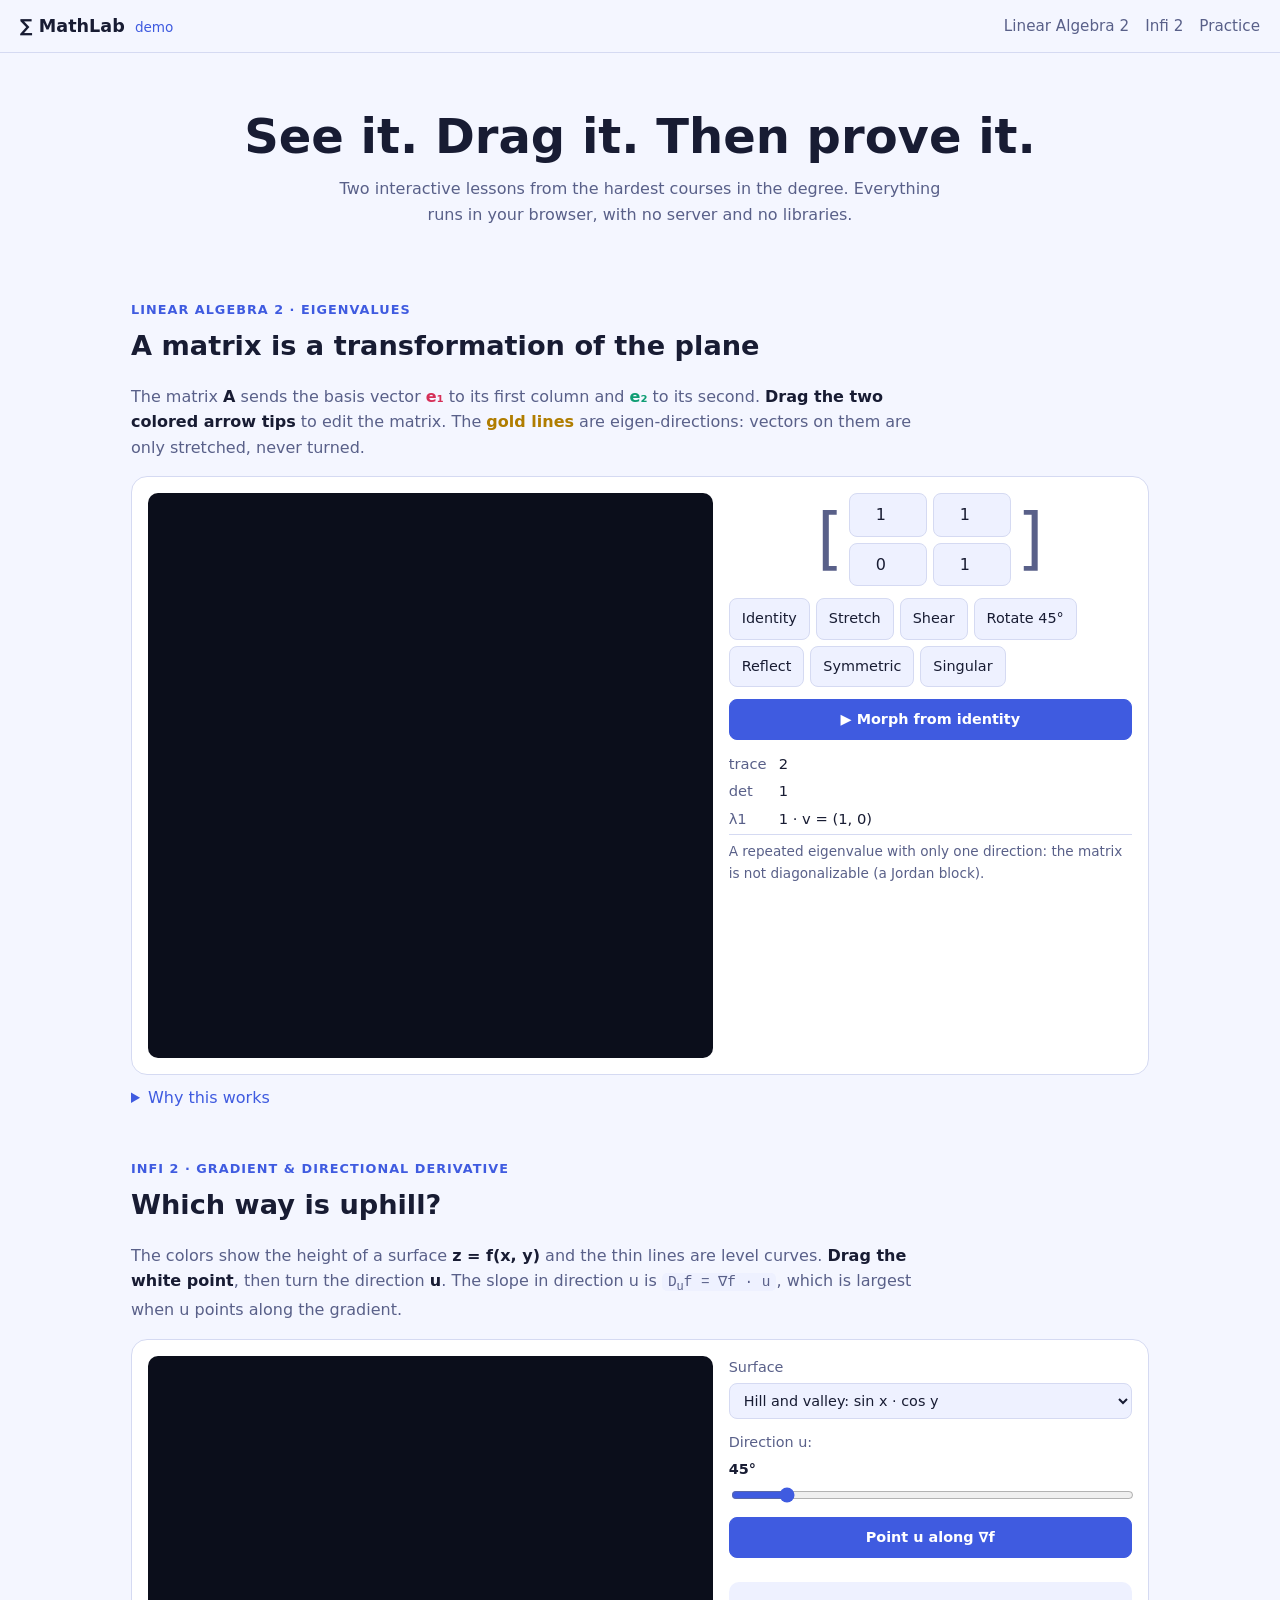
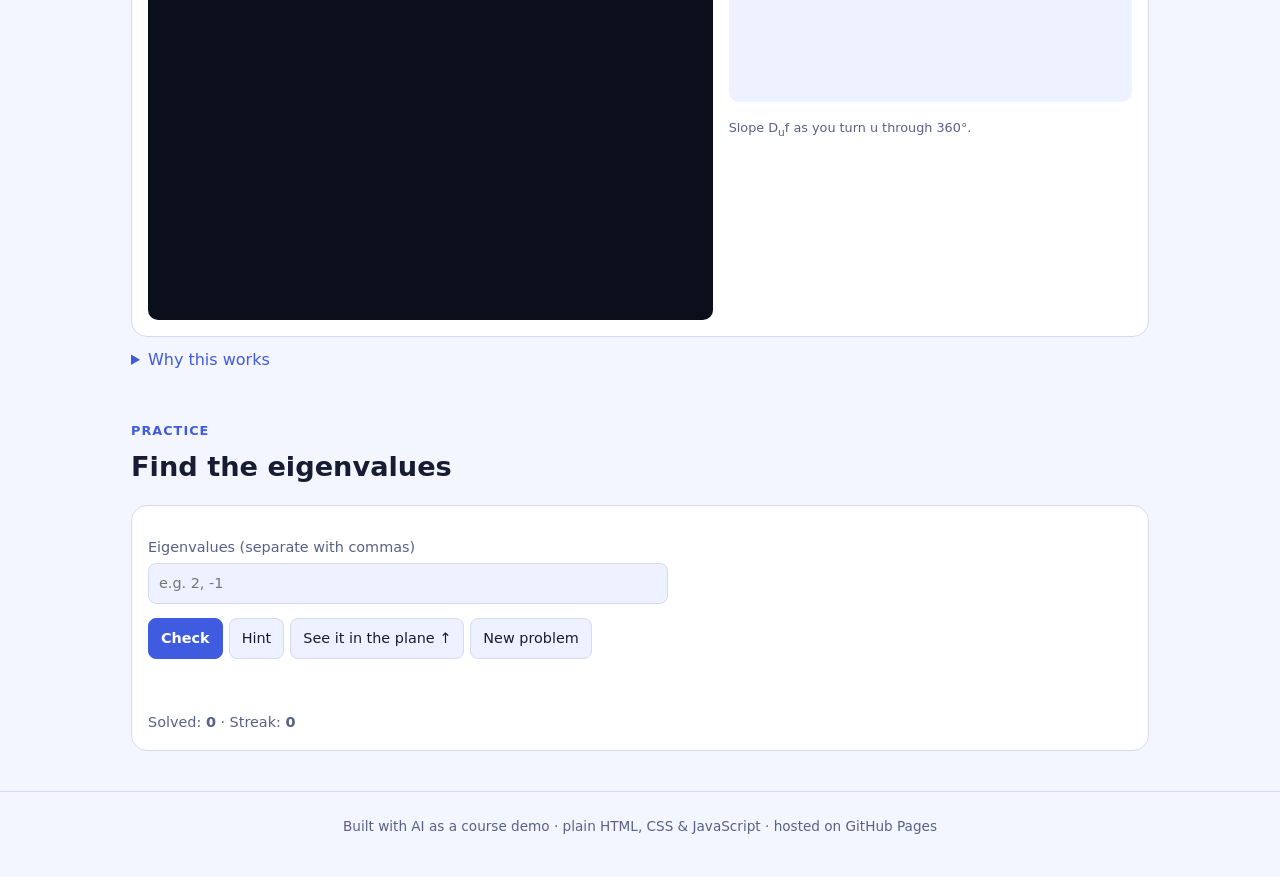
==== math/index.html @ 000151ea "Add MathLab interactive demo and landing page Co-Authored-By: Claude Sonnet 5.5 <noreply@anthropic.c" ====
<!DOCTYPE html>
<html lang="en">
<head>
  <meta charset="UTF-8">
  <meta name="viewport" content="width=device-width, initial-scale=1">
  <title>MathLab Demo</title>
  <link rel="stylesheet" href="style.css">
</head>
<body>
  <header class="top">
    <div class="brand">∑ MathLab <span>demo</span></div>
    <nav>
      <a href="#linalg">Linear Algebra 2</a>
      <a href="#infi">Infi 2</a>
      <a href="#practice">Practice</a>
    </nav>
  </header>

  <main>
    <section class="hero">
      <h1>See it. Drag it. Then prove it.</h1>
      <p>Two interactive lessons from the hardest courses in the degree. Everything runs in your browser, with no server and no libraries.</p>
    </section>

    <!-- ============ LINEAR ALGEBRA ============ -->
    <section id="linalg" class="lesson">
      <div class="tag">Linear Algebra 2 · Eigenvalues</div>
      <h2>A matrix is a transformation of the plane</h2>
      <p class="lead">
        The matrix <b>A</b> sends the basis vector <span class="e1">e₁</span> to its first column and
        <span class="e2">e₂</span> to its second. <b>Drag the two colored arrow tips</b> to edit the matrix.
        The <span class="eig">gold lines</span> are eigen-directions: vectors on them are only stretched, never turned.
      </p>

      <div class="widget">
        <div class="canvas-wrap"><canvas id="laCanvas"></canvas></div>
        <div class="panel">
          <div class="matrix-edit">
            <span class="bracket">[</span>
            <div class="grid2">
              <input type="number" step="0.05" id="m-a" aria-label="a">
              <input type="number" step="0.05" id="m-b" aria-label="b">
              <input type="number" step="0.05" id="m-c" aria-label="c">
              <input type="number" step="0.05" id="m-d" aria-label="d">
            </div>
            <span class="bracket">]</span>
          </div>

          <div class="presets" id="laPresets"></div>
          <button id="morphBtn" class="primary">▶ Morph from identity</button>

          <dl class="readout" id="laReadout"></dl>
        </div>
      </div>

      <details class="theory">
        <summary>Why this works</summary>
        <p>λ is an eigenvalue of A exactly when <code>det(A − λI) = 0</code>, which for a 2×2 matrix is
        <code>λ² − tr(A)·λ + det(A) = 0</code>. When the discriminant is negative there are no real eigen-directions,
        so every vector turns (try “Rotate 45°”). When <code>det(A) = 0</code> the plane collapses onto a line.</p>
      </details>
    </section>

    <!-- ============ INFI 2 ============ -->
    <section id="infi" class="lesson">
      <div class="tag">Infi 2 · Gradient &amp; directional derivative</div>
      <h2>Which way is uphill?</h2>
      <p class="lead">
        The colors show the height of a surface <b>z = f(x, y)</b> and the thin lines are level curves.
        <b>Drag the white point</b>, then turn the direction <b>u</b>. The slope in direction u is
        <code>D<sub>u</sub>f = ∇f · u</code>, which is largest when u points along the gradient.
      </p>

      <div class="widget">
        <div class="canvas-wrap"><canvas id="surfCanvas"></canvas></div>
        <div class="panel">
          <label class="field">Surface
            <select id="fnSelect"></select>
          </label>
          <label class="field">Direction u: <b id="thetaLabel">45°</b>
            <input type="range" id="theta" min="0" max="359" value="45">
          </label>
          <button id="alignBtn" class="primary">Point u along ∇f</button>

          <canvas id="slopeCanvas" aria-label="Directional derivative vs angle"></canvas>
          <div class="caption">Slope D<sub>u</sub>f as you turn u through 360°.</div>

          <dl class="readout" id="surfReadout"></dl>
        </div>
      </div>

      <details class="theory">
        <summary>Why this works</summary>
        <p>By Cauchy–Schwarz, <code>∇f · u = |∇f| cos φ</code>, where φ is the angle between u and ∇f.
        So the steepest ascent is at φ = 0 with rate |∇f|, and u is tangent to the level curve (slope 0) at φ = ±90°.
        This is why the gradient is always perpendicular to level curves, and the reason Lagrange multipliers work.</p>
      </details>
    </section>

    <!-- ============ PRACTICE ============ -->
    <section id="practice" class="lesson">
      <div class="tag">Practice</div>
      <h2>Find the eigenvalues</h2>
      <div class="widget single">
        <div class="problem">
          <div class="prob-matrix" id="probMatrix"></div>
          <label class="field">Eigenvalues (separate with commas)
            <input type="text" id="probAnswer" placeholder="e.g. 2, -1" autocomplete="off">
          </label>
          <div class="row">
            <button id="checkBtn" class="primary">Check</button>
            <button id="hintBtn">Hint</button>
            <button id="showBtn">See it in the plane ↑</button>
            <button id="nextBtn">New problem</button>
          </div>
          <div id="probFeedback" class="feedback" role="status"></div>
          <div class="score">Solved: <b id="solvedCount">0</b> · Streak: <b id="streakCount">0</b></div>
        </div>
      </div>
    </section>
  </main>

  <footer>Built with AI as a course demo · plain HTML, CSS &amp; JavaScript · hosted on GitHub Pages</footer>
  <script src="script.js"></script>
</body>
</html>
---- math/style.css ----
:root {
  --bg: #0f1220;
  --panel: #171b2e;
  --panel-2: #1e2340;
  --text: #e8eaf6;
  --muted: #9aa3c7;
  --line: #2a3158;
  --accent: #6c8cff;
  --e1: #ff6b8b;
  --e2: #4fd1a5;
  --gold: #ffcc4d;
  --good: #4fd1a5;
  --bad: #ff6b8b;
}
@media (prefers-color-scheme: light) {
  :root {
    --bg: #f4f6ff; --panel: #ffffff; --panel-2: #eef1ff; --text: #181c33;
    --muted: #596089; --line: #d5daf2; --accent: #3f5be0;
    --e1: #d62f58; --e2: #0f9d74; --gold: #b07d00;
  }
}
* { box-sizing: border-box; }
html { scroll-behavior: smooth; }
body {
  margin: 0; background: var(--bg); color: var(--text);
  font: 16px/1.6 system-ui, -apple-system, "Segoe UI", Roboto, sans-serif;
}
.top {
  position: sticky; top: 0; z-index: 10; display: flex; justify-content: space-between;
  align-items: center; padding: 12px 20px; background: color-mix(in srgb, var(--bg) 88%, transparent);
  backdrop-filter: blur(8px); border-bottom: 1px solid var(--line);
}
.brand { font-weight: 700; font-size: 1.1rem; }
.brand span { color: var(--accent); font-weight: 500; font-size: .85rem; margin-left: 4px; }
nav { display: flex; gap: 16px; }
nav a { color: var(--muted); text-decoration: none; font-size: .95rem; }
nav a:hover { color: var(--text); }
main { max-width: 1050px; margin: 0 auto; padding: 0 16px 40px; }
.hero { text-align: center; padding: 56px 8px 24px; }
.hero h1 { font-size: clamp(1.8rem, 5vw, 3rem); margin: 0 0 12px; line-height: 1.15; }
.hero p { color: var(--muted); max-width: 640px; margin: 0 auto; }
.lesson { margin-top: 48px; scroll-margin-top: 70px; }
.tag { color: var(--accent); font-size: .8rem; font-weight: 600; letter-spacing: .08em; text-transform: uppercase; }
h2 { margin: 4px 0 8px; font-size: 1.7rem; }
.lead { color: var(--muted); max-width: 800px; }
.lead b { color: var(--text); }
.e1 { color: var(--e1); font-weight: 700; }
.e2 { color: var(--e2); font-weight: 700; }
.eig { color: var(--gold); font-weight: 700; }
code { background: var(--panel-2); padding: 1px 6px; border-radius: 5px; font-size: .9em; }

.widget {
  display: grid; grid-template-columns: minmax(0, 1.4fr) minmax(0, 1fr); gap: 16px;
  background: var(--panel); border: 1px solid var(--line); border-radius: 16px; padding: 16px; margin-top: 16px;
}
.widget.single { grid-template-columns: 1fr; }
.canvas-wrap { position: relative; width: 100%; aspect-ratio: 1; }
canvas { display: block; width: 100%; border-radius: 10px; background: #0b0e1b; touch-action: none; }
#laCanvas, #surfCanvas { height: 100%; cursor: grab; }
#laCanvas:active, #surfCanvas:active { cursor: grabbing; }
#slopeCanvas { height: 120px; margin-top: 12px; background: var(--panel-2); }
.caption { color: var(--muted); font-size: .8rem; margin-top: 4px; }
.panel { display: flex; flex-direction: column; gap: 12px; min-width: 0; }

.matrix-edit { display: flex; align-items: center; justify-content: center; gap: 6px; }
.bracket { font-size: 4.2rem; font-weight: 100; line-height: 1; color: var(--muted); }
.grid2 { display: grid; grid-template-columns: 1fr 1fr; gap: 6px; }
input[type=number], input[type=text], select {
  width: 100%; padding: 8px 10px; border-radius: 8px; border: 1px solid var(--line);
  background: var(--panel-2); color: var(--text); font: inherit; text-align: center;
}
input[type=text], select { text-align: left; }
.grid2 input { width: 78px; }
input[type=range] { width: 100%; accent-color: var(--accent); }
.field { display: flex; flex-direction: column; gap: 4px; color: var(--muted); font-size: .9rem; }
.field b { color: var(--text); }
.presets, .row { display: flex; flex-wrap: wrap; gap: 6px; }
button {
  padding: 8px 12px; border-radius: 8px; border: 1px solid var(--line); background: var(--panel-2);
  color: var(--text); font: inherit; font-size: .9rem; cursor: pointer;
}
button:hover { border-color: var(--accent); }
button.primary { background: var(--accent); border-color: var(--accent); color: #fff; font-weight: 600; }
button.primary:hover { filter: brightness(1.1); }

.readout { margin: 0; display: grid; grid-template-columns: auto 1fr; gap: 4px 12px; font-size: .92rem; }
.readout dt { color: var(--muted); }
.readout dd { margin: 0; font-variant-numeric: tabular-nums; }
.readout .note { grid-column: 1 / -1; color: var(--muted); font-size: .85rem; border-top: 1px solid var(--line); padding-top: 6px; }

.theory { margin-top: 10px; color: var(--muted); }
.theory summary { cursor: pointer; color: var(--accent); }

.problem { display: flex; flex-direction: column; gap: 14px; max-width: 520px; }
.prob-matrix { display: flex; align-items: center; gap: 8px; font-size: 1.6rem; font-variant-numeric: tabular-nums; }
.prob-matrix table { border-collapse: separate; border-spacing: 14px 4px; }
.prob-matrix td { text-align: center; min-width: 32px; }
.feedback { min-height: 1.5em; }
.feedback.good { color: var(--good); }
.feedback.bad { color: var(--bad); }
.score { color: var(--muted); font-size: .9rem; }
footer { text-align: center; color: var(--muted); font-size: .85rem; padding: 24px 16px 40px; border-top: 1px solid var(--line); }

@media (max-width: 800px) {
  .widget { grid-template-columns: 1fr; }
  nav { gap: 10px; }
  nav a { font-size: .85rem; }
}
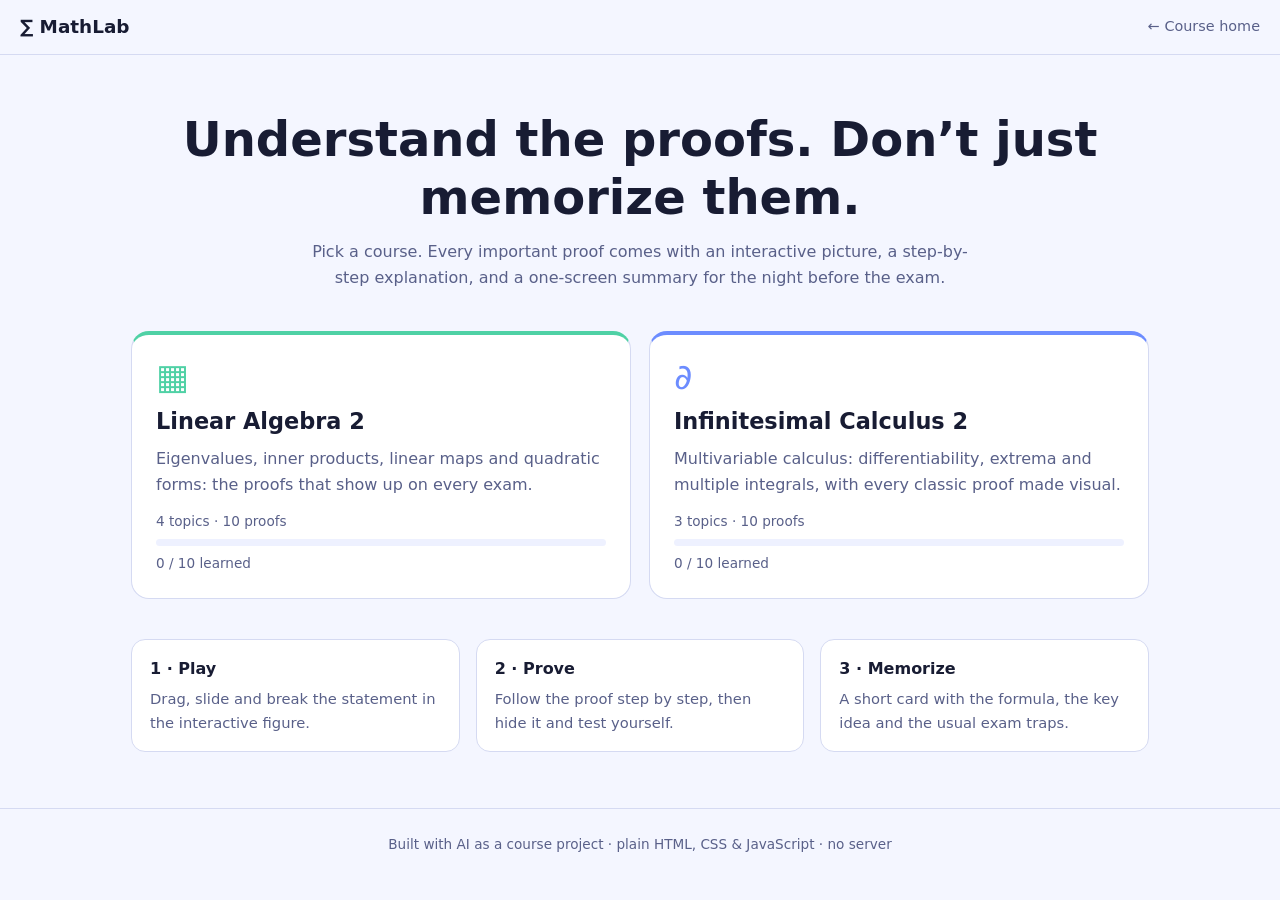
==== commit 46a6d7fc: "MathLab: course/topic/proof structure with 20 interactive proofs Linear Algebra 2 (10) and Infi 2 (1" ====
--- a/math/index.html
+++ b/math/index.html
@@ -3,124 +3,31 @@
 <head>
   <meta charset="UTF-8">
   <meta name="viewport" content="width=device-width, initial-scale=1">
-  <title>MathLab Demo</title>
-  <link rel="stylesheet" href="style.css">
+  <title>MathLab</title>
+  <link rel="stylesheet" href="vendor/katex/katex.min.css">
+  <link rel="stylesheet" href="css/app.css">
 </head>
 <body>
   <header class="top">
-    <div class="brand">∑ MathLab <span>demo</span></div>
-    <nav>
-      <a href="#linalg">Linear Algebra 2</a>
-      <a href="#infi">Infi 2</a>
-      <a href="#practice">Practice</a>
-    </nav>
+    <a class="brand" href="#/">∑ MathLab</a>
+    <a class="back" href="../">← Course home</a>
   </header>
+  <main id="app"></main>
+  <footer>Built with AI as a course project · plain HTML, CSS &amp; JavaScript · no server</footer>
 
-  <main>
-    <section class="hero">
-      <h1>See it. Drag it. Then prove it.</h1>
-      <p>Two interactive lessons from the hardest courses in the degree. Everything runs in your browser, with no server and no libraries.</p>
-    </section>
-
-    <!-- ============ LINEAR ALGEBRA ============ -->
-    <section id="linalg" class="lesson">
-      <div class="tag">Linear Algebra 2 · Eigenvalues</div>
-      <h2>A matrix is a transformation of the plane</h2>
-      <p class="lead">
-        The matrix <b>A</b> sends the basis vector <span class="e1">e₁</span> to its first column and
-        <span class="e2">e₂</span> to its second. <b>Drag the two colored arrow tips</b> to edit the matrix.
-        The <span class="eig">gold lines</span> are eigen-directions: vectors on them are only stretched, never turned.
-      </p>
-
-      <div class="widget">
-        <div class="canvas-wrap"><canvas id="laCanvas"></canvas></div>
-        <div class="panel">
-          <div class="matrix-edit">
-            <span class="bracket">[</span>
-            <div class="grid2">
-              <input type="number" step="0.05" id="m-a" aria-label="a">
-              <input type="number" step="0.05" id="m-b" aria-label="b">
-              <input type="number" step="0.05" id="m-c" aria-label="c">
-              <input type="number" step="0.05" id="m-d" aria-label="d">
-            </div>
-            <span class="bracket">]</span>
-          </div>
-
-          <div class="presets" id="laPresets"></div>
-          <button id="morphBtn" class="primary">▶ Morph from identity</button>
-
-          <dl class="readout" id="laReadout"></dl>
-        </div>
-      </div>
-
-      <details class="theory">
-        <summary>Why this works</summary>
-        <p>λ is an eigenvalue of A exactly when <code>det(A − λI) = 0</code>, which for a 2×2 matrix is
-        <code>λ² − tr(A)·λ + det(A) = 0</code>. When the discriminant is negative there are no real eigen-directions,
-        so every vector turns (try “Rotate 45°”). When <code>det(A) = 0</code> the plane collapses onto a line.</p>
-      </details>
-    </section>
-
-    <!-- ============ INFI 2 ============ -->
-    <section id="infi" class="lesson">
-      <div class="tag">Infi 2 · Gradient &amp; directional derivative</div>
-      <h2>Which way is uphill?</h2>
-      <p class="lead">
-        The colors show the height of a surface <b>z = f(x, y)</b> and the thin lines are level curves.
-        <b>Drag the white point</b>, then turn the direction <b>u</b>. The slope in direction u is
-        <code>D<sub>u</sub>f = ∇f · u</code>, which is largest when u points along the gradient.
-      </p>
-
-      <div class="widget">
-        <div class="canvas-wrap"><canvas id="surfCanvas"></canvas></div>
-        <div class="panel">
-          <label class="field">Surface
-            <select id="fnSelect"></select>
-          </label>
-          <label class="field">Direction u: <b id="thetaLabel">45°</b>
-            <input type="range" id="theta" min="0" max="359" value="45">
-          </label>
-          <button id="alignBtn" class="primary">Point u along ∇f</button>
-
-          <canvas id="slopeCanvas" aria-label="Directional derivative vs angle"></canvas>
-          <div class="caption">Slope D<sub>u</sub>f as you turn u through 360°.</div>
-
-          <dl class="readout" id="surfReadout"></dl>
-        </div>
-      </div>
-
-      <details class="theory">
-        <summary>Why this works</summary>
-        <p>By Cauchy–Schwarz, <code>∇f · u = |∇f| cos φ</code>, where φ is the angle between u and ∇f.
-        So the steepest ascent is at φ = 0 with rate |∇f|, and u is tangent to the level curve (slope 0) at φ = ±90°.
-        This is why the gradient is always perpendicular to level curves, and the reason Lagrange multipliers work.</p>
-      </details>
-    </section>
-
-    <!-- ============ PRACTICE ============ -->
-    <section id="practice" class="lesson">
-      <div class="tag">Practice</div>
-      <h2>Find the eigenvalues</h2>
-      <div class="widget single">
-        <div class="problem">
-          <div class="prob-matrix" id="probMatrix"></div>
-          <label class="field">Eigenvalues (separate with commas)
-            <input type="text" id="probAnswer" placeholder="e.g. 2, -1" autocomplete="off">
-          </label>
-          <div class="row">
-            <button id="checkBtn" class="primary">Check</button>
-            <button id="hintBtn">Hint</button>
-            <button id="showBtn">See it in the plane ↑</button>
-            <button id="nextBtn">New problem</button>
-          </div>
-          <div id="probFeedback" class="feedback" role="status"></div>
-          <div class="score">Solved: <b id="solvedCount">0</b> · Streak: <b id="streakCount">0</b></div>
-        </div>
-      </div>
-    </section>
-  </main>
-
-  <footer>Built with AI as a course demo · plain HTML, CSS &amp; JavaScript · hosted on GitHub Pages</footer>
-  <script src="script.js"></script>
+  <script src="vendor/katex/katex.min.js"></script>
+  <script src="vendor/katex/auto-render.min.js"></script>
+  <script src="js/lib.js"></script>
+  <script src="js/courses.js"></script>
+  <!-- proofs -->
+  <script src="js/proofs/linalg2-eigen.js"></script>
+  <script src="js/proofs/linalg2-inner.js"></script>
+  <script src="js/proofs/linalg2-maps.js"></script>
+  <script src="js/proofs/linalg2-quad.js"></script>
+  <script src="js/proofs/infi2-diff.js"></script>
+  <script src="js/proofs/infi2-extrema.js"></script>
+  <script src="js/proofs/infi2-integrals.js"></script>
+  <!-- app (must come last) -->
+  <script src="js/app.js"></script>
 </body>
 </html>
--- a/math/css/app.css
+++ b/math/css/app.css
@@ -0,0 +1,120 @@
+:root {
+  --bg: #0f1220; --panel: #171b2e; --panel-2: #1e2340; --text: #e8eaf6; --muted: #9aa3c7;
+  --line: #2a3158; --accent: #6c8cff; --good: #4fd1a5; --bad: #ff6b8b; --gold: #ffcc4d; --cc: #6c8cff;
+}
+@media (prefers-color-scheme: light) {
+  :root { --bg: #f4f6ff; --panel: #ffffff; --panel-2: #eef1ff; --text: #181c33; --muted: #596089; --line: #d5daf2; --accent: #3f5be0; --gold: #9a6b00; }
+}
+* { box-sizing: border-box; }
+html { scroll-behavior: smooth; }
+body { margin: 0; background: var(--bg); color: var(--text); font: 16px/1.65 system-ui, -apple-system, "Segoe UI", Roboto, sans-serif; }
+a { color: var(--accent); }
+.top { position: sticky; top: 0; z-index: 10; display: flex; justify-content: space-between; align-items: center; padding: 12px 20px;
+  background: color-mix(in srgb, var(--bg) 88%, transparent); backdrop-filter: blur(8px); border-bottom: 1px solid var(--line); }
+.brand { font-weight: 700; font-size: 1.15rem; text-decoration: none; color: var(--text); }
+.back { color: var(--muted); font-size: .9rem; text-decoration: none; }
+main { max-width: 1050px; margin: 0 auto; padding: 0 16px 56px; }
+footer { text-align: center; color: var(--muted); font-size: .85rem; padding: 24px 16px 40px; border-top: 1px solid var(--line); }
+h1 { line-height: 1.2; }
+code { background: var(--panel-2); padding: 1px 6px; border-radius: 5px; font-size: .9em; }
+.crumbs { display: flex; flex-wrap: wrap; gap: 6px; padding: 18px 0 4px; color: var(--muted); font-size: .88rem; }
+.crumbs a { color: var(--muted); text-decoration: none; } .crumbs a:hover { color: var(--text); }
+.crumbs .sep { opacity: .5; }
+
+/* buttons & bars */
+.btn, button { padding: 8px 14px; border-radius: 9px; border: 1px solid var(--line); background: var(--panel-2); color: var(--text);
+  font: inherit; font-size: .9rem; cursor: pointer; text-decoration: none; display: inline-block; }
+.btn:hover, button:hover { border-color: var(--accent); }
+.btn.primary, button.primary { background: var(--accent); border-color: var(--accent); color: #fff; font-weight: 600; }
+.btn.done { border-color: var(--good); color: var(--good); }
+.bar { height: 7px; border-radius: 4px; background: var(--panel-2); overflow: hidden; margin: 6px 0; }
+.bar div { height: 100%; background: var(--cc); transition: width .3s; }
+.cc-meta { color: var(--muted); font-size: .85rem; }
+
+/* home */
+.hero { text-align: center; padding: 56px 8px 28px; }
+.hero h1 { font-size: clamp(1.8rem, 5vw, 3rem); margin: 0 0 12px; }
+.hero p { color: var(--muted); max-width: 660px; margin: 0 auto; }
+.course-grid { display: grid; grid-template-columns: repeat(auto-fit, minmax(300px, 1fr)); gap: 18px; margin-top: 12px; }
+.course-card { display: block; text-decoration: none; color: inherit; background: var(--panel); border: 1px solid var(--line); border-radius: 18px;
+  padding: 24px; border-top: 4px solid var(--cc); transition: transform .15s, border-color .15s; }
+.course-card:hover { transform: translateY(-3px); border-color: var(--cc); }
+.course-card h3 { margin: 8px 0 6px; font-size: 1.4rem; } .course-card p { color: var(--muted); margin: 0 0 12px; }
+.cc-icon { font-size: 2.2rem; color: var(--cc); line-height: 1; }
+.how { display: grid; grid-template-columns: repeat(auto-fit, minmax(220px, 1fr)); gap: 16px; margin-top: 40px; }
+.how > div { background: var(--panel); border: 1px solid var(--line); border-radius: 14px; padding: 16px 18px; }
+.how p { margin: 4px 0 0; color: var(--muted); font-size: .92rem; }
+
+/* course page */
+.course-head { display: flex; flex-wrap: wrap; gap: 20px; justify-content: space-between; align-items: flex-end; padding: 8px 0 12px; }
+.course-head h1 { margin: 4px 0; font-size: 2.2rem; } .course-head p { color: var(--muted); max-width: 620px; margin: 0; }
+.course-actions { min-width: 230px; }
+.topic { margin-top: 30px; }
+.topic-head { display: flex; gap: 14px; align-items: flex-start; }
+.topic-head h2 { margin: 0; font-size: 1.35rem; } .topic-head p { margin: 2px 0 0; color: var(--muted); font-size: .92rem; }
+.tnum { flex: none; width: 34px; height: 34px; border-radius: 10px; display: grid; place-items: center; background: var(--cc); color: #0b0e1b; font-weight: 700; }
+.proof-list { margin: 12px 0 0 48px; display: grid; gap: 8px; }
+.proof-row { display: flex; align-items: center; gap: 12px; padding: 12px 14px; background: var(--panel); border: 1px solid var(--line);
+  border-radius: 12px; text-decoration: none; color: inherit; }
+.proof-row:hover { border-color: var(--cc); }
+.proof-row div { flex: 1; display: flex; flex-direction: column; }
+.proof-row div span { color: var(--muted); font-size: .88rem; }
+.check { flex: none; width: 28px; height: 28px; border-radius: 50%; display: grid; place-items: center; border: 2px solid var(--line); color: var(--muted); font-size: .85rem; }
+.check.on { background: var(--good); border-color: var(--good); color: #0b0e1b; font-weight: 700; }
+.go { color: var(--muted); } .soon { margin-left: 48px; color: var(--muted); }
+
+/* proof page */
+.tag { color: var(--cc); font-size: .78rem; font-weight: 700; letter-spacing: .08em; text-transform: uppercase; margin-top: 10px; }
+.proof-title { margin: 2px 0 14px; font-size: clamp(1.6rem, 4vw, 2.3rem); }
+.statement { background: var(--panel); border: 1px solid var(--line); border-left: 4px solid var(--cc); border-radius: 12px; padding: 14px 18px; font-size: 1.05rem; }
+.sec { margin: 34px 0 8px; font-size: 1.3rem; }
+.viz-intro, .viz-note { color: var(--muted); margin: 4px 0 10px; } .viz-intro b { color: var(--text); }
+
+.widget { display: grid; grid-template-columns: minmax(0, 1.35fr) minmax(0, 1fr); gap: 16px; background: var(--panel); border: 1px solid var(--line); border-radius: 16px; padding: 16px; }
+.widget.wide { grid-template-columns: 1fr; }
+.canvas-wrap { position: relative; width: 100%; }
+canvas.stage-canvas { display: block; width: 100%; height: 100%; border-radius: 10px; background: #0b0e1b; touch-action: none; }
+canvas.extra-canvas { display: block; width: 100%; border-radius: 10px; background: #0b0e1b; margin-top: 4px; touch-action: none; }
+.panel { display: flex; flex-direction: column; gap: 10px; min-width: 0; }
+.field { display: flex; flex-direction: column; gap: 3px; color: var(--muted); font-size: .9rem; }
+.field b { color: var(--text); }
+input[type=range] { width: 100%; accent-color: var(--accent); }
+select, input[type=number], input[type=text] { width: 100%; padding: 7px 10px; border-radius: 8px; border: 1px solid var(--line); background: var(--panel-2); color: var(--text); font: inherit; }
+.caption { color: var(--muted); font-size: .82rem; }
+.btn-row { display: flex; flex-wrap: wrap; gap: 6px; }
+.readout { margin: 0; display: grid; grid-template-columns: auto 1fr; gap: 3px 12px; font-size: .92rem; }
+.readout dt { color: var(--muted); } .readout dd { margin: 0; font-variant-numeric: tabular-nums; min-width: 0; overflow-wrap: anywhere; }
+.readout .note { grid-column: 1 / -1; color: var(--muted); font-size: .86rem; border-top: 1px solid var(--line); padding-top: 6px; }
+.readout .ok { color: var(--good); } .readout .warn { color: var(--gold); } .readout .no { color: var(--bad); }
+
+.recall-bar { display: flex; gap: 12px; align-items: center; margin-bottom: 8px; } .hint { color: var(--muted); font-size: .88rem; }
+.steps { list-style: none; counter-reset: s; padding: 0; margin: 0; display: grid; gap: 10px; }
+.steps li { counter-increment: s; position: relative; background: var(--panel); border: 1px solid var(--line); border-radius: 12px; padding: 12px 16px 12px 52px; }
+.steps li::before { content: counter(s); position: absolute; left: 14px; top: 12px; width: 26px; height: 26px; border-radius: 50%; background: var(--cc); color: #0b0e1b; font-weight: 700; display: grid; place-items: center; font-size: .85rem; }
+.step-title { font-weight: 600; } .step-body { color: var(--muted); margin-top: 3px; } .step-body b, .step-body i { color: var(--text); }
+.steps li.hidden { cursor: pointer; } .steps li.hidden > div { filter: blur(7px); opacity: .5; user-select: none; }
+
+.memo { background: linear-gradient(180deg, color-mix(in srgb, var(--cc) 14%, var(--panel)), var(--panel)); border: 1px solid var(--cc); border-radius: 16px; padding: 6px 20px 18px; }
+.memo h3 { margin: 14px 0 4px; }
+.memo-formula { font-size: 1.15rem; overflow-x: auto; padding: 4px 0; }
+.memo-idea { margin: 4px 0 8px; } .memo ul { margin: 6px 0 0; padding-left: 20px; } .memo li { margin: 3px 0; }
+.pitfalls { margin-top: 12px; padding: 10px 14px; border-radius: 10px; background: color-mix(in srgb, var(--bad) 12%, transparent); border: 1px dashed var(--bad); }
+.pitfalls ul { margin: 4px 0 0; }
+.proof-foot { display: flex; flex-wrap: wrap; gap: 12px; justify-content: space-between; margin-top: 24px; }
+.pn { display: flex; flex-wrap: wrap; gap: 8px; }
+.error { color: var(--bad); }
+
+/* flashcards */
+.flash { min-height: 280px; background: var(--panel); border: 1px solid var(--line); border-top: 4px solid var(--cc); border-radius: 18px; padding: 22px 28px; cursor: pointer; margin: 10px 0 16px; }
+.flash.back { background: color-mix(in srgb, var(--cc) 10%, var(--panel)); }
+.flash h3 { margin: 4px 0 10px; font-size: 1.4rem; } .flip-hint { margin-top: 20px; color: var(--muted); font-size: .85rem; }
+.row { display: flex; flex-wrap: wrap; gap: 8px; } .lead { color: var(--muted); }
+
+@media (max-width: 800px) {
+  .widget { grid-template-columns: 1fr; }
+  .proof-list, .soon { margin-left: 0; }
+}
+
+/* small-screen safety */
+.proof-title, .step-title, .step-body { overflow-wrap: anywhere; }
+.statement, .viz-intro, .memo-formula { overflow-x: auto; }
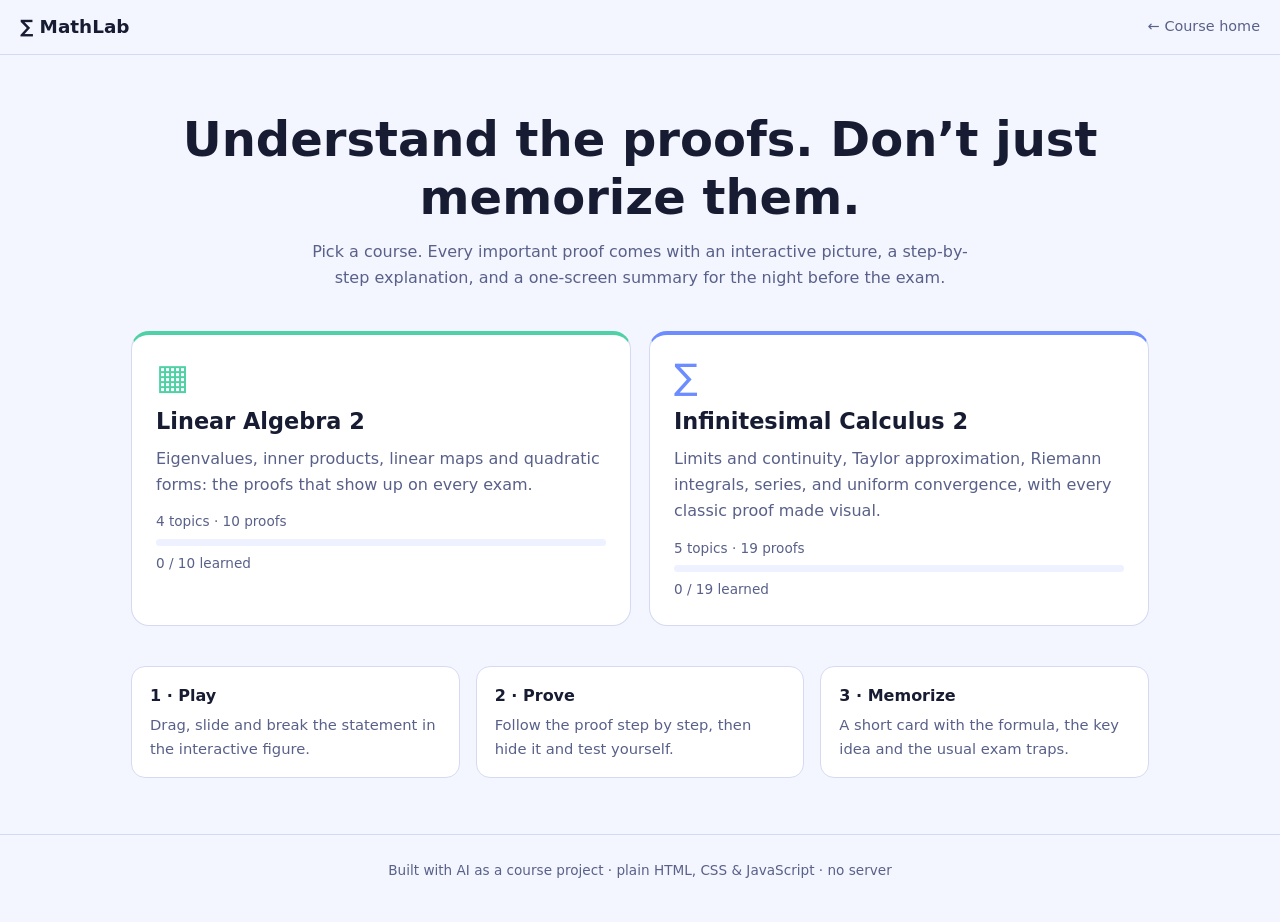
==== commit 77696c9f: "Rework Infi 2 to single-variable syllabus; add figure banners and step-linked animations Infi 2: lim" ====
--- a/math/index.html
+++ b/math/index.html
@@ -24,9 +24,11 @@
   <script src="js/proofs/linalg2-inner.js"></script>
   <script src="js/proofs/linalg2-maps.js"></script>
   <script src="js/proofs/linalg2-quad.js"></script>
-  <script src="js/proofs/infi2-diff.js"></script>
-  <script src="js/proofs/infi2-extrema.js"></script>
+  <script src="js/proofs/infi2-limits.js"></script>
+  <script src="js/proofs/infi2-taylor.js"></script>
   <script src="js/proofs/infi2-integrals.js"></script>
+  <script src="js/proofs/infi2-series.js"></script>
+  <script src="js/proofs/infi2-funcseries.js"></script>
   <!-- app (must come last) -->
   <script src="js/app.js"></script>
 </body>
--- a/math/css/app.css
+++ b/math/css/app.css
@@ -118,3 +118,15 @@
 /* small-screen safety */
 .proof-title, .step-title, .step-body { overflow-wrap: anywhere; }
 .statement, .viz-intro, .memo-formula { overflow-x: auto; }
+
+/* figure banner + step linking */
+.fig-banner { display: flex; flex-wrap: wrap; align-items: center; gap: 8px 10px; padding: 10px 14px; margin: 6px 0 10px; border-radius: 12px;
+  background: color-mix(in srgb, var(--cc) 12%, var(--panel)); border: 1px solid color-mix(in srgb, var(--cc) 45%, var(--line)); font-size: .93rem; }
+.fig-banner::before { content: "\1F4FA  The figure shows"; font-weight: 700; color: var(--cc); font-size: .78rem; text-transform: uppercase; letter-spacing: .05em; }
+.fig-banner .chip { background: var(--cc); color: #0b0e1b; font-weight: 700; border-radius: 999px; padding: 1px 10px; font-size: .8rem; }
+.fig-banner .chip.all { background: var(--panel-2); color: var(--text); border: 1px solid var(--line); }
+.fig-banner .link { background: none; border: none; color: var(--accent); text-decoration: underline; padding: 0; font-size: .85rem; }
+.show-btn { margin-top: 8px; font-size: .82rem; padding: 5px 10px; border-color: var(--cc); color: var(--text); }
+.steps li.active { border-color: var(--cc); box-shadow: 0 0 0 2px color-mix(in srgb, var(--cc) 35%, transparent); }
+.steps li.hidden .show-btn { display: none; }
+canvas.stage-canvas.rot { cursor: grab; }
